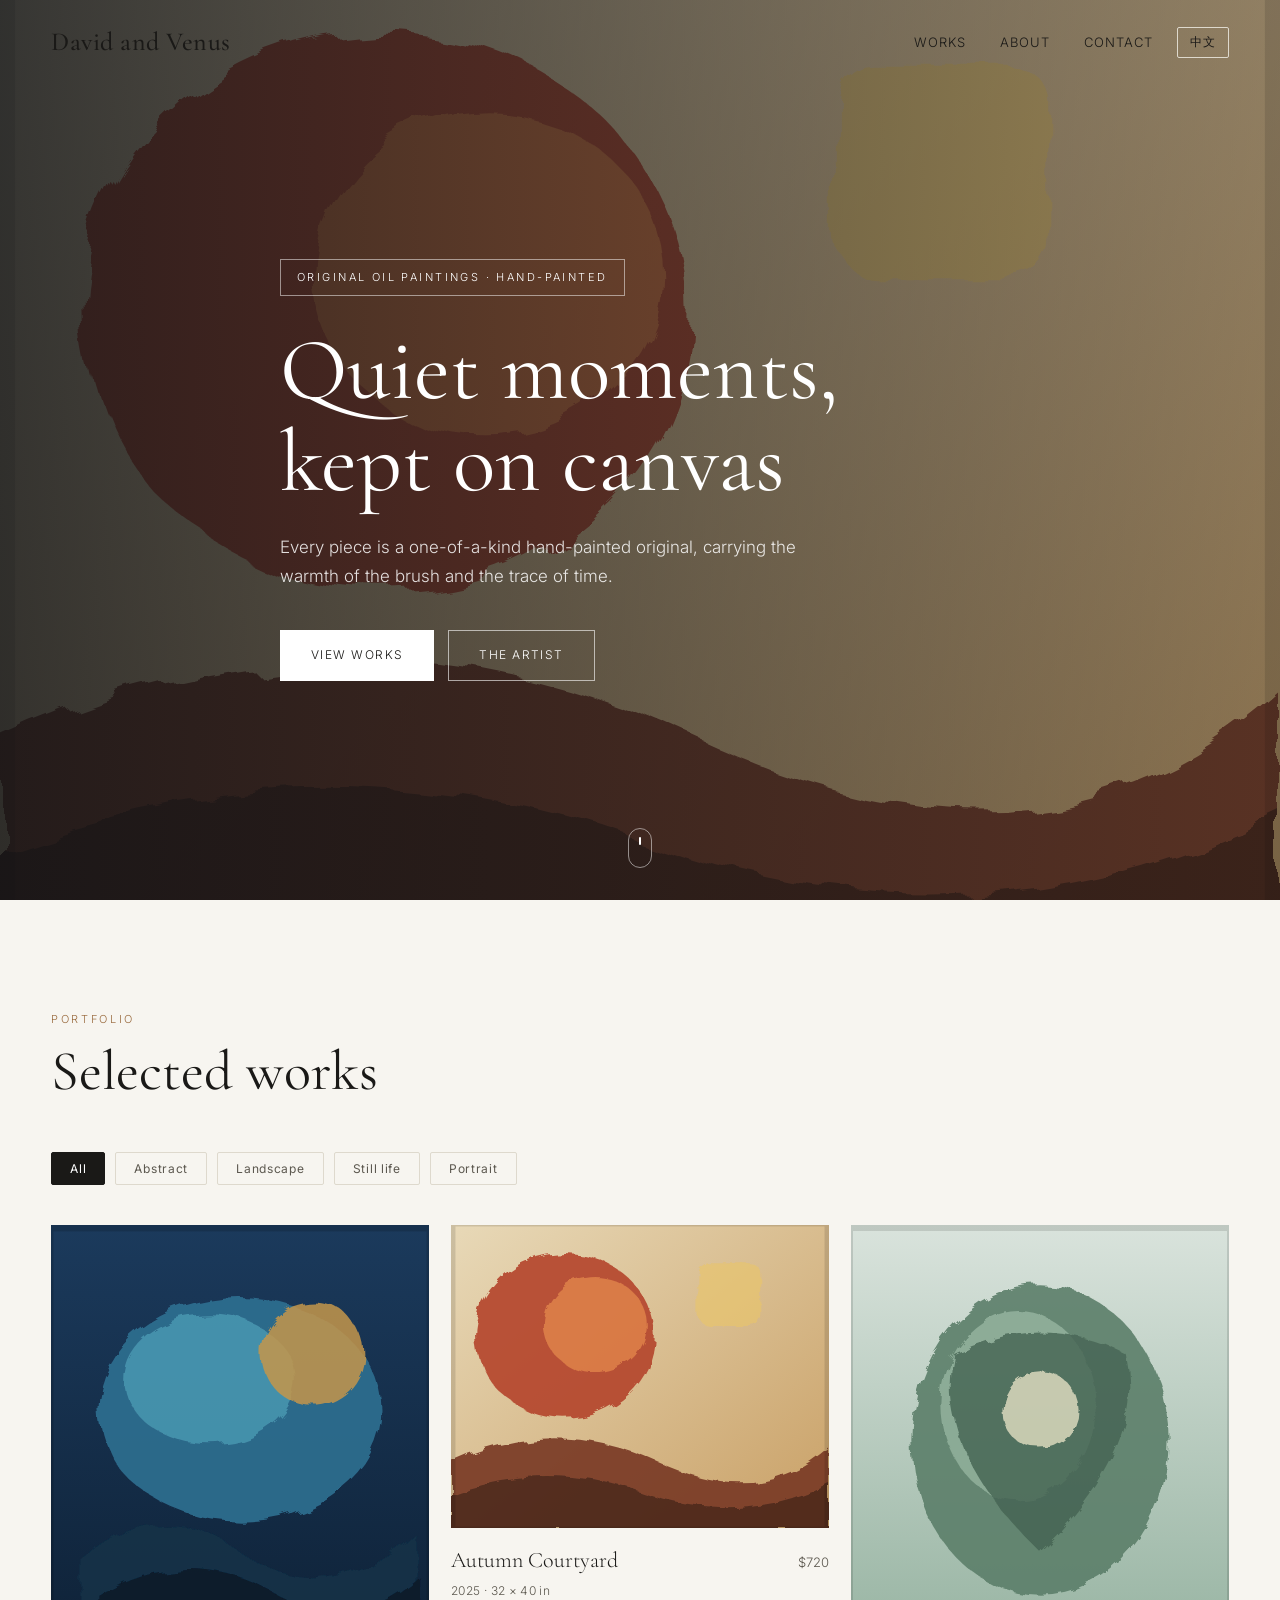
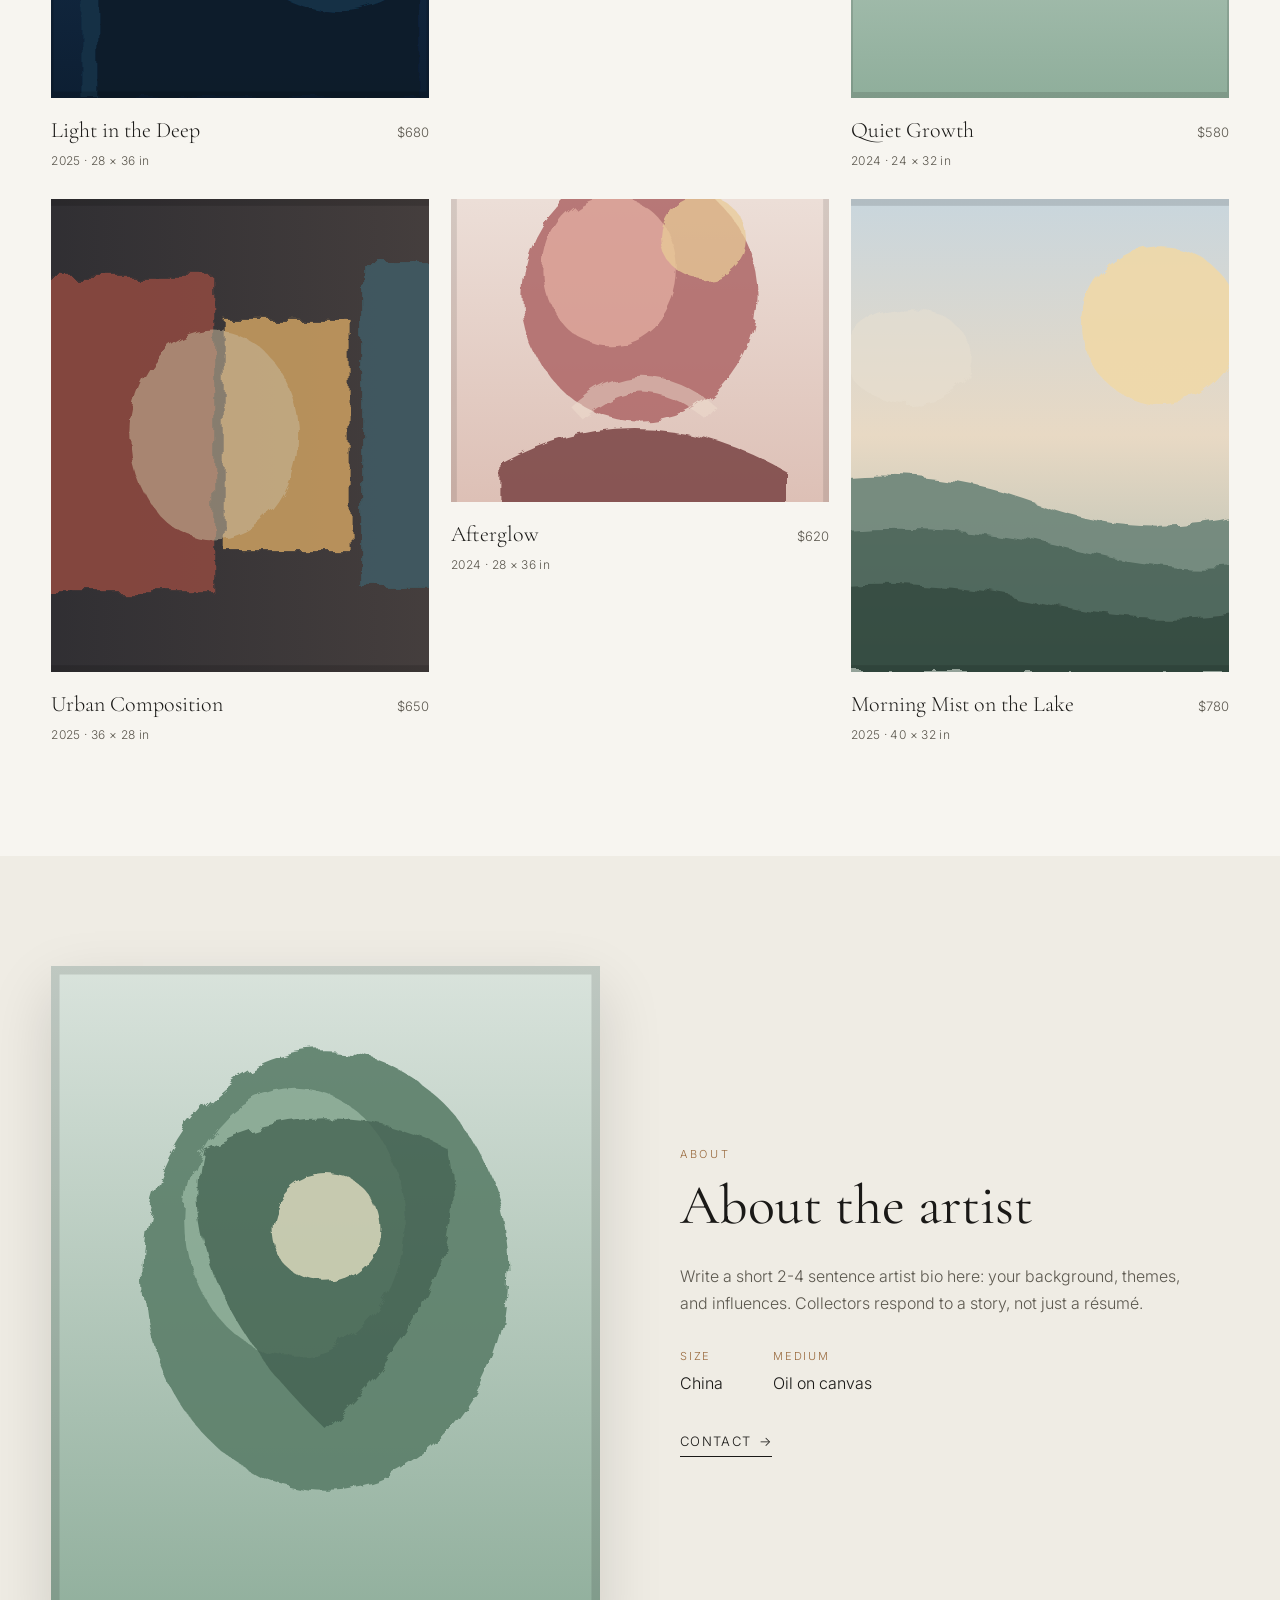
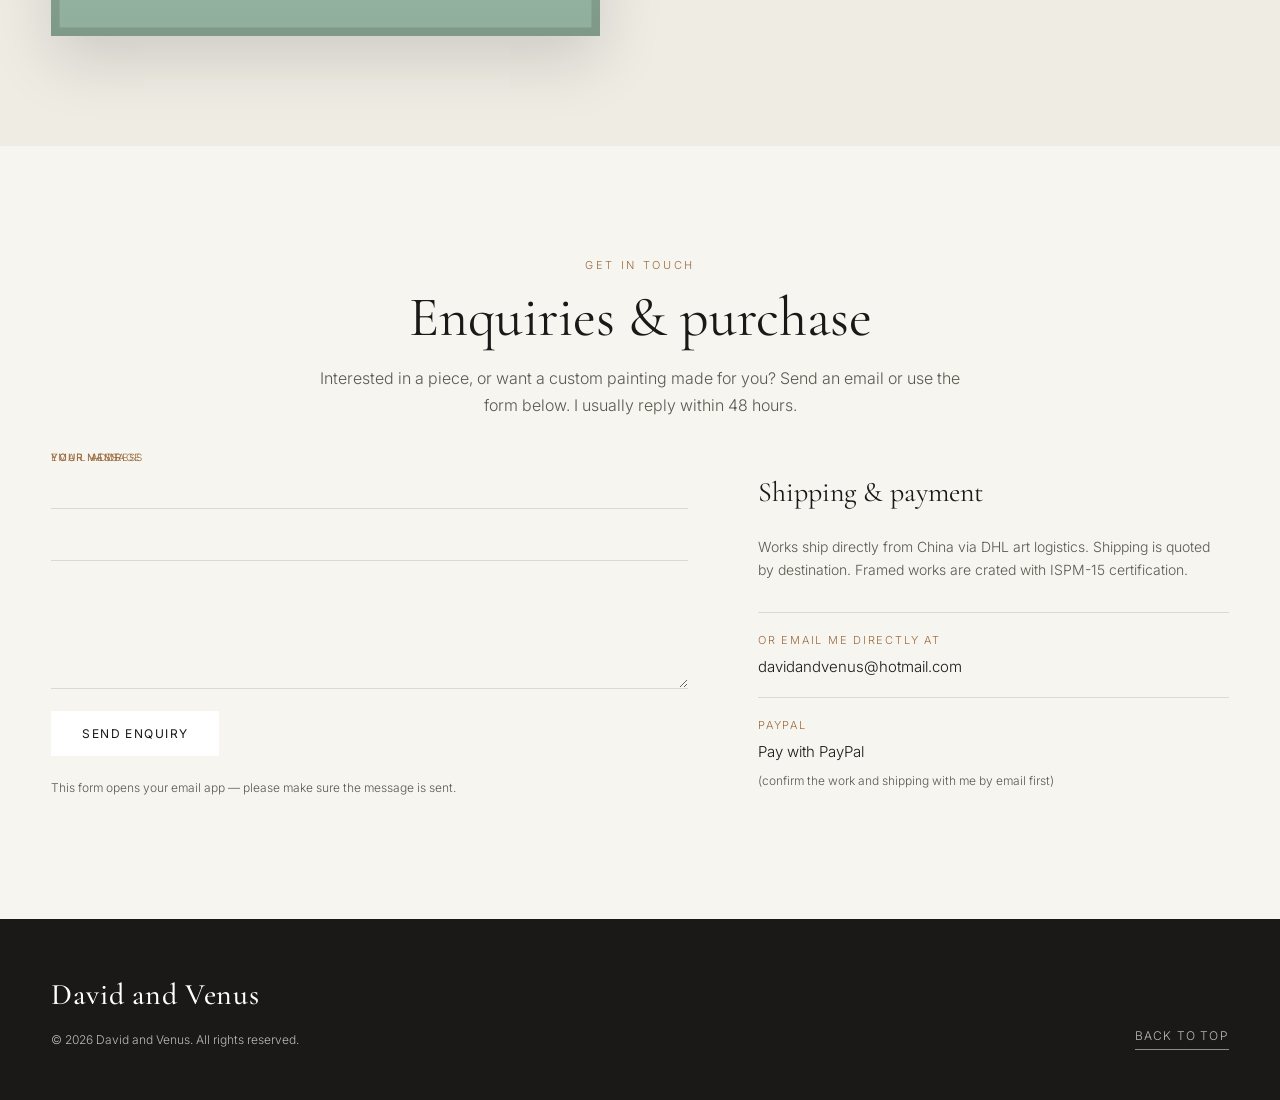
==== index.html @ ddb7347c "Add files via upload" ====
<!DOCTYPE html>
<html lang="en">
<head>
  <meta charset="UTF-8">
  <meta name="viewport" content="width=device-width, initial-scale=1.0">
  <title data-i18n="heroTitle">Original Oil Paintings</title>
  <meta name="description" content="Original hand-painted oil paintings by an independent artist. One-of-a-kind works, shipped worldwide from China.">
  <meta property="og:title" content="Original Oil Paintings">
  <meta property="og:description" content="One-of-a-kind hand-painted oil paintings.">
  <meta property="og:type" content="website">
  <link rel="preconnect" href="https://fonts.googleapis.com">
  <link rel="preconnect" href="https://fonts.gstatic.com" crossorigin>
  <link href="https://fonts.googleapis.com/css2?family=Cormorant+Garamond:wght@400;500;600&family=Inter:wght@300;400;500&display=swap" rel="stylesheet">
  <link rel="stylesheet" href="css/style.css">
</head>
<body>
  <header class="site-header" id="top">
    <div class="wrap header-inner">
      <a href="#top" class="brand" id="brandName">Your Name</a>
      <nav class="nav" id="mainNav">
        <a href="#works" data-i18n="navWorks">Works</a>
        <a href="#about" data-i18n="navAbout">About</a>
        <a href="#contact" data-i18n="navContact">Contact</a>
      </nav>
      <div class="header-actions">
        <button class="lang-btn" id="langBtn" aria-label="Switch language">中文</button>
        <button class="menu-btn" id="menuBtn" aria-label="Menu"><span></span><span></span></button>
      </div>
    </div>
  </header>

  <main>
    <section class="hero">
      <div class="hero-bg">
        <img src="images/artwork-2.svg" alt="" aria-hidden="true">
        <div class="hero-overlay"></div>
      </div>
      <div class="wrap hero-inner">
        <span class="hero-badge" data-i18n="heroBadge">Original oil paintings</span>
        <h1 class="hero-title" data-i18n="heroTitle">Quiet moments, kept on canvas</h1>
        <p class="hero-sub" data-i18n="heroSub">Every piece is a one-of-a-kind hand-painted original.</p>
        <div class="hero-cta">
          <a href="#works" class="btn btn-primary" data-i18n="heroCta">View works</a>
          <a href="#about" class="btn btn-ghost" data-i18n="heroCta2">The artist</a>
        </div>
      </div>
      <a href="#works" class="scroll-hint" aria-label="Scroll down"><span></span></a>
    </section>

    <section class="section works" id="works">
      <div class="wrap">
        <div class="section-head">
          <p class="eyebrow" data-i18n="worksSub">Portfolio</p>
          <h2 data-i18n="worksTitle">Selected works</h2>
        </div>
        <div class="filters" id="filters">
          <button class="filter active" data-filter="all" data-i18n="filterAll">All</button>
          <button class="filter" data-filter="abstract" data-i18n="filterAbstract">Abstract</button>
          <button class="filter" data-filter="landscape" data-i18n="filterLandscape">Landscape</button>
          <button class="filter" data-filter="stilllife" data-i18n="filterStilllife">Still life</button>
          <button class="filter" data-filter="portrait" data-i18n="filterPortrait">Portrait</button>
        </div>
        <div class="gallery" id="gallery"></div>
      </div>
    </section>

    <section class="section about" id="about">
      <div class="wrap about-inner">
        <div class="about-art">
          <img src="images/artwork-3.svg" alt="Painting detail">
        </div>
        <div class="about-text">
          <p class="eyebrow" data-i18n="aboutSub">About</p>
          <h2 data-i18n="aboutTitle">About the artist</h2>
          <p class="bio" id="bioText"></p>
          <div class="about-meta">
            <div><span class="meta-label" data-i18n="size">Based in</span><span id="locationText"></span></div>
            <div><span class="meta-label">Medium</span><span>Oil on canvas</span></div>
          </div>
          <a href="#contact" class="link-arrow" data-i18n="navContact">Contact</a>
        </div>
      </div>
    </section>

    <section class="section contact" id="contact">
      <div class="wrap">
        <div class="section-head center">
          <p class="eyebrow" data-i18n="contactSub">Get in touch</p>
          <h2 data-i18n="contactTitle">Enquiries</h2>
          <p class="contact-lead" data-i18n="contactLead">Interested in a piece? Get in touch.</p>
        </div>
        <div class="contact-grid">
          <form class="contact-form" id="contactForm">
            <input type="text" id="fName" required>
            <label for="fName" data-i18n="formName">Your name</label>
            <input type="email" id="fEmail" required>
            <label for="fEmail" data-i18n="formEmail">Email address</label>
            <textarea id="fMessage" rows="5" required></textarea>
            <label for="fMessage" data-i18n="formMessage">Your message</label>
            <button type="submit" class="btn btn-primary" data-i18n="formSubmit">Send enquiry</button>
            <p class="form-note" data-i18n="formNote"></p>
          </form>
          <aside class="contact-info">
            <h3 data-i18n="shippingTitle">Shipping & payment</h3>
            <p id="shippingText"></p>
            <div class="info-block">
              <span class="meta-label" data-i18n="directEmail">Email</span>
              <a id="emailLink" href="mailto:your.email@example.com">your.email@example.com</a>
            </div>
            <div class="info-block" id="paypalBlock">
              <span class="meta-label">PayPal</span>
              <a id="paypalLink" href="#" target="_blank" rel="noopener" data-i18n="paypal">Pay with PayPal</a>
              <small data-i18n="paypalNote"></small>
            </div>
            <div class="info-block" id="socialBlock"></div>
          </aside>
        </div>
      </div>
    </section>
  </main>

  <footer class="site-footer">
    <div class="wrap footer-inner">
      <div>
        <div class="brand footer-brand" id="footerName">Your Name</div>
        <p>&copy; <span id="year"></span> <span id="footerArtist"></span>. <span data-i18n="footerRights">All rights reserved</span>.</p>
      </div>
      <a href="#top" class="back-top" data-i18n="backTop">Back to top</a>
    </div>
  </footer>

  <div class="modal" id="modal" role="dialog" aria-modal="true" aria-label="Artwork details" hidden>
    <div class="modal-backdrop" data-close></div>
    <div class="modal-panel">
      <button class="modal-close" data-close aria-label="Close">&times;</button>
      <div class="modal-body" id="modalBody"></div>
    </div>
  </div>

  <script src="js/data.js"></script>
  <script src="js/app.js"></script>
</body>
</html>
---- css/style.css ----
:root {
  --ink: #1a1917;
  --ink-soft: #5c584f;
  --paper: #f7f5f0;
  --paper-2: #efece4;
  --line: #ded9cd;
  --accent: #9a6b3f;
  --white: #fff;
  --serif: 'Cormorant Garamond', Georgia, serif;
  --sans: 'Inter', -apple-system, BlinkMacSystemFont, 'Segoe UI', sans-serif;
}

* { box-sizing: border-box; margin: 0; padding: 0; }
html { scroll-behavior: smooth; }
body { font-family: var(--sans); color: var(--ink); background: var(--paper); font-weight: 300; line-height: 1.7; -webkit-font-smoothing: antialiased; }
img { display: block; max-width: 100%; }
a { color: inherit; text-decoration: none; }
button { font-family: inherit; cursor: pointer; border: none; background: none; color: inherit; }
.wrap { width: min(1180px, 92vw); margin: 0 auto; }

.site-header { position: fixed; top: 0; left: 0; right: 0; z-index: 50; padding: 20px 0; transition: background .35s, padding .35s, box-shadow .35s; }
.site-header.scrolled { background: rgba(247,245,240,.96); padding: 12px 0; box-shadow: 0 1px 0 var(--line); }
.header-inner { display: flex; align-items: center; justify-content: space-between; gap: 24px; }
.brand { font-family: var(--serif); font-size: 26px; letter-spacing: .02em; font-weight: 500; }
.nav { display: flex; gap: 34px; margin-left: auto; }
.nav a { font-size: 13px; letter-spacing: .08em; text-transform: uppercase; position: relative; padding: 4px 0; }
.nav a::after { content: ''; position: absolute; bottom: 0; left: 0; width: 0; height: 1px; background: var(--ink); transition: width .3s; }
.nav a:hover::after { width: 100%; }
.header-actions { display: flex; align-items: center; gap: 16px; }
.lang-btn { font-size: 12px; letter-spacing: .06em; border: 1px solid var(--line); padding: 6px 12px; border-radius: 2px; transition: background .2s; }
.lang-btn:hover { background: var(--paper-2); }
.menu-btn { display: none; flex-direction: column; gap: 5px; padding: 6px; }
.menu-btn span { width: 22px; height: 1px; background: var(--ink); }

.hero { position: relative; min-height: 100vh; display: flex; align-items: center; overflow: hidden; color: var(--white); }
.hero-bg { position: absolute; inset: 0; }
.hero-bg img { width: 100%; height: 100%; object-fit: cover; }
.hero-overlay { position: absolute; inset: 0; background: linear-gradient(90deg, rgba(15,18,22,.82) 0%, rgba(15,18,22,.55) 55%, rgba(15,18,22,.35) 100%); }
.hero-inner { position: relative; z-index: 2; padding: 120px 0 80px; max-width: 720px; }
.hero-badge { display: inline-block; font-size: 11px; letter-spacing: .22em; text-transform: uppercase; border: 1px solid rgba(255,255,255,.5); padding: 8px 16px; margin-bottom: 28px; }
.hero-title { font-family: var(--serif); font-size: clamp(48px, 7vw, 88px); font-weight: 400; line-height: 1.05; margin-bottom: 24px; }
.hero-sub { font-size: 17px; font-weight: 300; max-width: 540px; color: rgba(255,255,255,.85); margin-bottom: 40px; }
.hero-cta { display: flex; gap: 14px; flex-wrap: wrap; }
.btn { display: inline-flex; align-items: center; justify-content: center; padding: 14px 30px; font-size: 12px; letter-spacing: .12em; text-transform: uppercase; transition: all .25s; border: 1px solid transparent; }
.btn-primary { background: var(--white); color: var(--ink); }
.btn-primary:hover { background: var(--accent); color: var(--white); }
.btn-ghost { border-color: rgba(255,255,255,.6); color: var(--white); }
.btn-ghost:hover { background: rgba(255,255,255,.15); }
.scroll-hint { position: absolute; bottom: 32px; left: 50%; transform: translateX(-50%); z-index: 2; width: 24px; height: 40px; border: 1px solid rgba(255,255,255,.5); border-radius: 12px; }
.scroll-hint span { display: block; width: 2px; height: 8px; background: #fff; margin: 8px auto 0; border-radius: 1px; animation: scroll 1.8s infinite; }
@keyframes scroll { 0% { transform: translateY(0); opacity: 1; } 100% { transform: translateY(14px); opacity: 0; } }

.section { padding: 110px 0; }
.section-head { margin-bottom: 50px; }
.section-head.center { text-align: center; max-width: 640px; margin: 0 auto 50px; }
.eyebrow { font-size: 11px; letter-spacing: .24em; text-transform: uppercase; color: var(--accent); margin-bottom: 12px; }
.section h2 { font-family: var(--serif); font-size: clamp(36px, 5vw, 56px); font-weight: 400; line-height: 1.1; }

.filters { display: flex; gap: 10px; flex-wrap: wrap; margin-bottom: 40px; }
.filter { font-size: 12px; letter-spacing: .06em; padding: 8px 18px; border: 1px solid var(--line); border-radius: 2px; color: var(--ink-soft); transition: all .2s; }
.filter:hover, .filter.active { background: var(--ink); color: var(--white); border-color: var(--ink); }
.gallery { display: grid; grid-template-columns: repeat(3, 1fr); gap: 28px 22px; }
.card { cursor: pointer; }
.card-hidden { display: none; }
.card-img { position: relative; overflow: hidden; background: var(--paper-2); aspect-ratio: 4/5; }
.card:nth-child(3n+2) .card-img { aspect-ratio: 5/4; }
.card-img img { width: 100%; height: 100%; object-fit: cover; transition: transform .6s cubic-bezier(.2,.7,.3,1); }
.card:hover .card-img img { transform: scale(1.05); }
.card-info { padding-top: 14px; display: flex; justify-content: space-between; align-items: baseline; gap: 12px; }
.card-title { font-family: var(--serif); font-size: 22px; }
.card-price { font-size: 13px; color: var(--ink-soft); white-space: nowrap; }
.card-meta { font-size: 12px; color: var(--ink-soft); letter-spacing: .03em; margin-top: 2px; }

.about { background: var(--paper-2); }
.about-inner { display: grid; grid-template-columns: 1fr 1fr; gap: 80px; align-items: center; }
.about-art img { width: 100%; box-shadow: 0 24px 60px rgba(0,0,0,.14); }
.bio { font-size: 16px; color: var(--ink-soft); margin: 26px 0 30px; max-width: 500px; }
.about-meta { display: flex; gap: 50px; margin-bottom: 30px; }
.about-meta > div { display: flex; flex-direction: column; }
.meta-label { font-size: 11px; letter-spacing: .16em; text-transform: uppercase; color: var(--accent); margin-bottom: 4px; }
.link-arrow { display: inline-flex; align-items: center; gap: 8px; font-size: 13px; letter-spacing: .1em; text-transform: uppercase; border-bottom: 1px solid var(--ink); padding-bottom: 4px; }
.link-arrow::after { content: '\2192'; }

.contact-lead { color: var(--ink-soft); margin-top: 16px; }
.contact-grid { display: grid; grid-template-columns: 1.15fr .85fr; gap: 70px; margin-top: 50px; }
.contact-form { display: flex; flex-direction: column; position: relative; gap: 22px; }
.contact-form input, .contact-form textarea { width: 100%; background: transparent; border: none; border-bottom: 1px solid var(--line); padding: 10px 0; font-size: 15px; font-family: inherit; color: var(--ink); outline: none; resize: vertical; }
.contact-form input:focus, .contact-form textarea:focus { border-color: var(--ink); }
.contact-form label { position: absolute; font-size: 13px; color: var(--ink-soft); pointer-events: none; transition: all .2s; }
.contact-form input:focus + label, .contact-form input:not(:placeholder-shown) + label,
.contact-form textarea:focus + label, .contact-form textarea:not(:placeholder-shown) + label { transform: translateY(-20px); font-size: 10px; letter-spacing: .1em; text-transform: uppercase; color: var(--accent); }
.contact-form input, .contact-form textarea { margin-bottom: -10px; }
.contact-form .btn { align-self: flex-start; margin-top: 10px; }
.form-note { font-size: 12px; color: var(--ink-soft); }
.contact-info h3 { font-family: var(--serif); font-size: 28px; font-weight: 400; margin-bottom: 18px; }
.contact-info > p { color: var(--ink-soft); font-size: 14px; margin-bottom: 30px; }
.info-block { display: flex; flex-direction: column; padding: 18px 0; border-top: 1px solid var(--line); }
.info-block a { font-size: 15px; word-break: break-all; }
.info-block a:hover { color: var(--accent); }
.info-block small { color: var(--ink-soft); font-size: 12px; margin-top: 6px; }

.site-footer { background: var(--ink); color: rgba(255,255,255,.7); padding: 50px 0; }
.footer-inner { display: flex; justify-content: space-between; align-items: flex-end; gap: 30px; }
.footer-brand { color: var(--white); font-size: 30px; margin-bottom: 10px; }
.site-footer p { font-size: 12px; }
.back-top { font-size: 12px; letter-spacing: .1em; text-transform: uppercase; border-bottom: 1px solid rgba(255,255,255,.5); padding-bottom: 3px; }

.modal { position: fixed; inset: 0; z-index: 100; display: flex; align-items: center; justify-content: center; padding: 24px; }
.modal[hidden] { display: none; }
.modal-backdrop { position: absolute; inset: 0; background: rgba(20,20,20,.85); }
.modal-panel { position: relative; background: var(--paper); width: min(1000px, 96vw); max-height: 92vh; overflow-y: auto; }
.modal-close { position: absolute; top: 14px; right: 18px; font-size: 34px; line-height: 1; z-index: 2; color: var(--ink); }
.modal-body { display: grid; grid-template-columns: 1.1fr .9fr; }
.modal-image { background: var(--paper-2); }
.modal-image img { width: 100%; height: 100%; object-fit: cover; min-height: 480px; }
.modal-detail { padding: 60px 46px; display: flex; flex-direction: column; }
.modal-detail h3 { font-family: var(--serif); font-size: 42px; font-weight: 400; line-height: 1.1; margin-bottom: 8px; }
.modal-detail .modal-year { color: var(--accent); font-size: 13px; letter-spacing: .1em; margin-bottom: 24px; }
.modal-detail .modal-desc { color: var(--ink-soft); margin-bottom: 30px; flex: 1; }
.spec-row { display: flex; justify-content: space-between; padding: 12px 0; border-top: 1px solid var(--line); font-size: 14px; }
.spec-row span:first-child { color: var(--accent); font-size: 11px; letter-spacing: .14em; text-transform: uppercase; }
.modal-price { font-family: var(--serif); font-size: 32px; margin: 24px 0 18px; }
.modal-detail .btn { align-self: flex-start; }

@media (max-width: 900px) {
  .nav { position: fixed; top: 70px; left: 0; right: 0; background: var(--paper); flex-direction: column; align-items: center; gap: 20px; padding: 30px; transform: translateY(-150%); transition: transform .3s; box-shadow: 0 10px 30px rgba(0,0,0,.1); }
  .nav.open { transform: translateY(0); }
  .menu-btn { display: flex; }
  .gallery { grid-template-columns: repeat(2, 1fr); }
  .about-inner, .contact-grid { grid-template-columns: 1fr; gap: 50px; }
  .modal-body { grid-template-columns: 1fr; }
  .modal-image img { min-height: 300px; max-height: 45vh; }
  .modal-detail { padding: 36px 28px; }
}
@media (max-width: 560px) {
  .section { padding: 70px 0; }
  .gallery { grid-template-columns: 1fr; gap: 32px; }
  .card:nth-child(3n+2) .card-img { aspect-ratio: 4/5; }
  .hero-title { font-size: 46px; }
  .about-meta { gap: 30px; }
  .footer-inner { flex-direction: column; align-items: flex-start; }
}
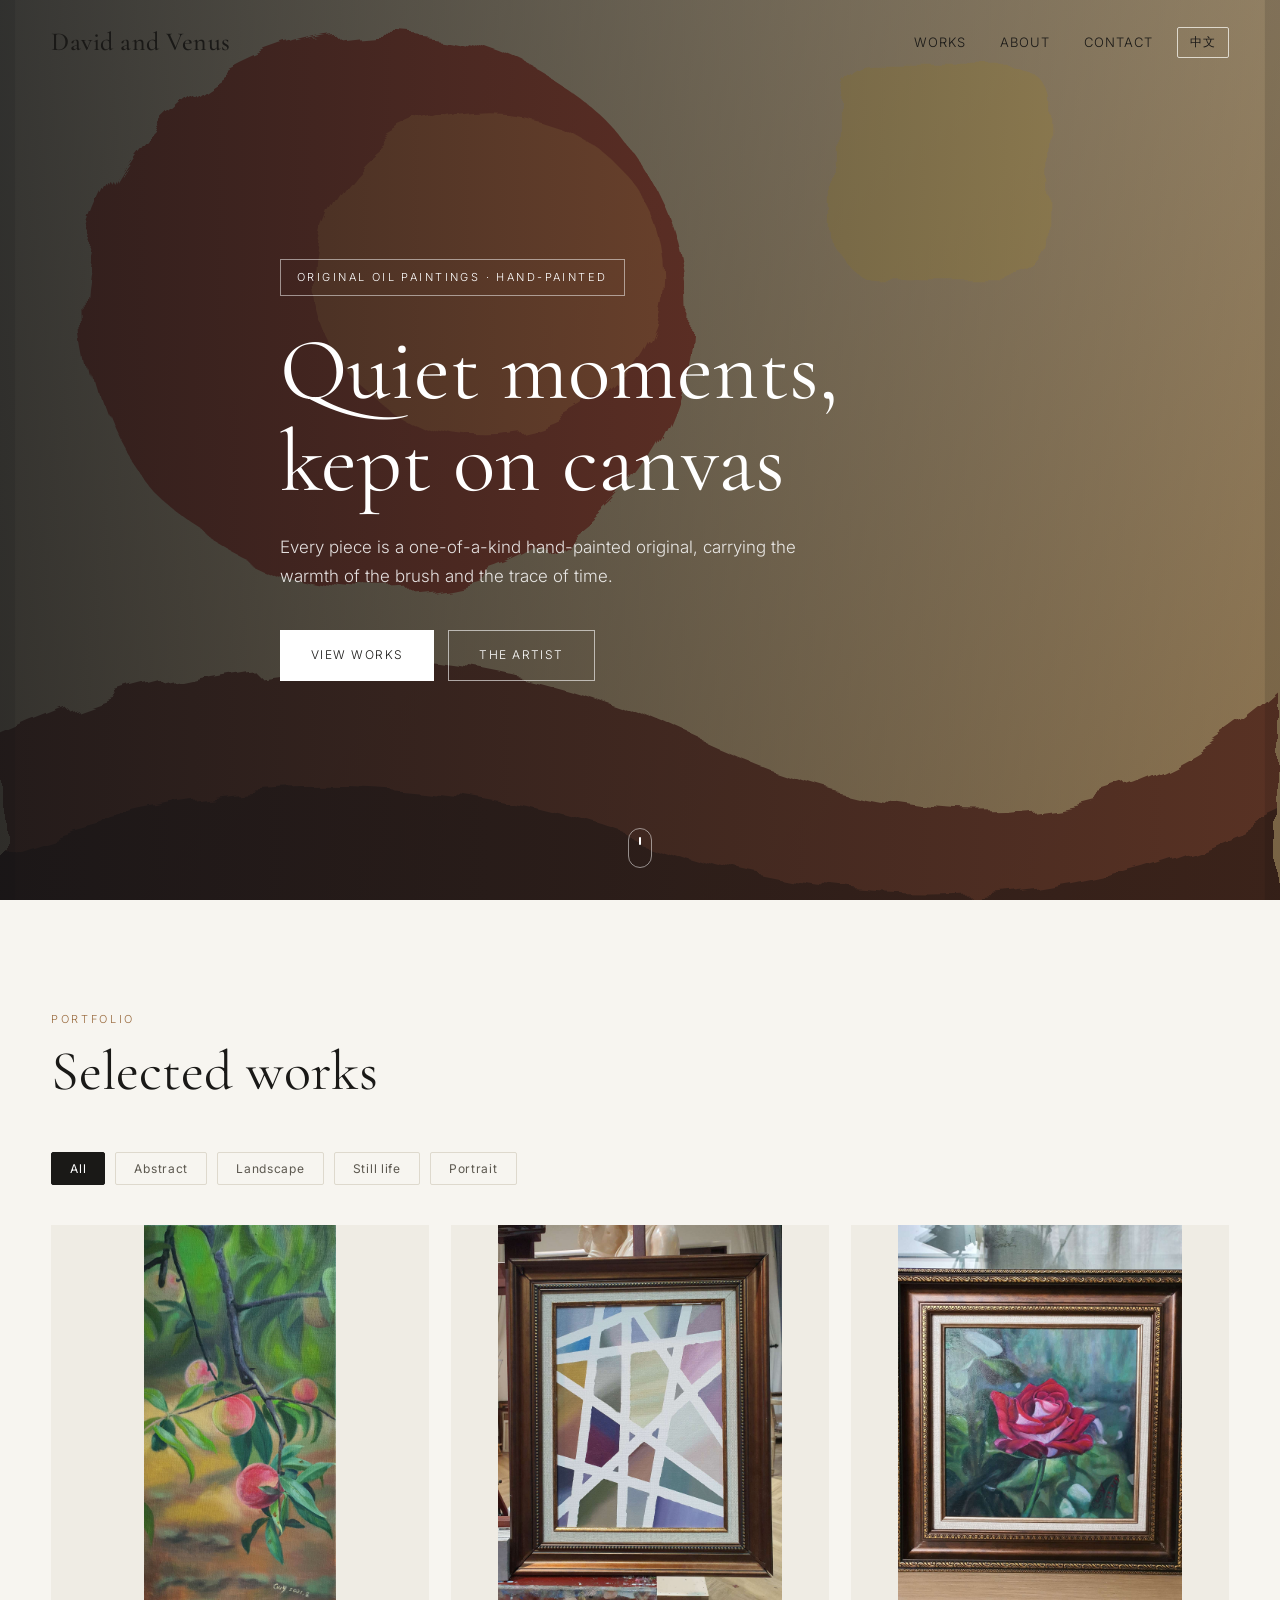
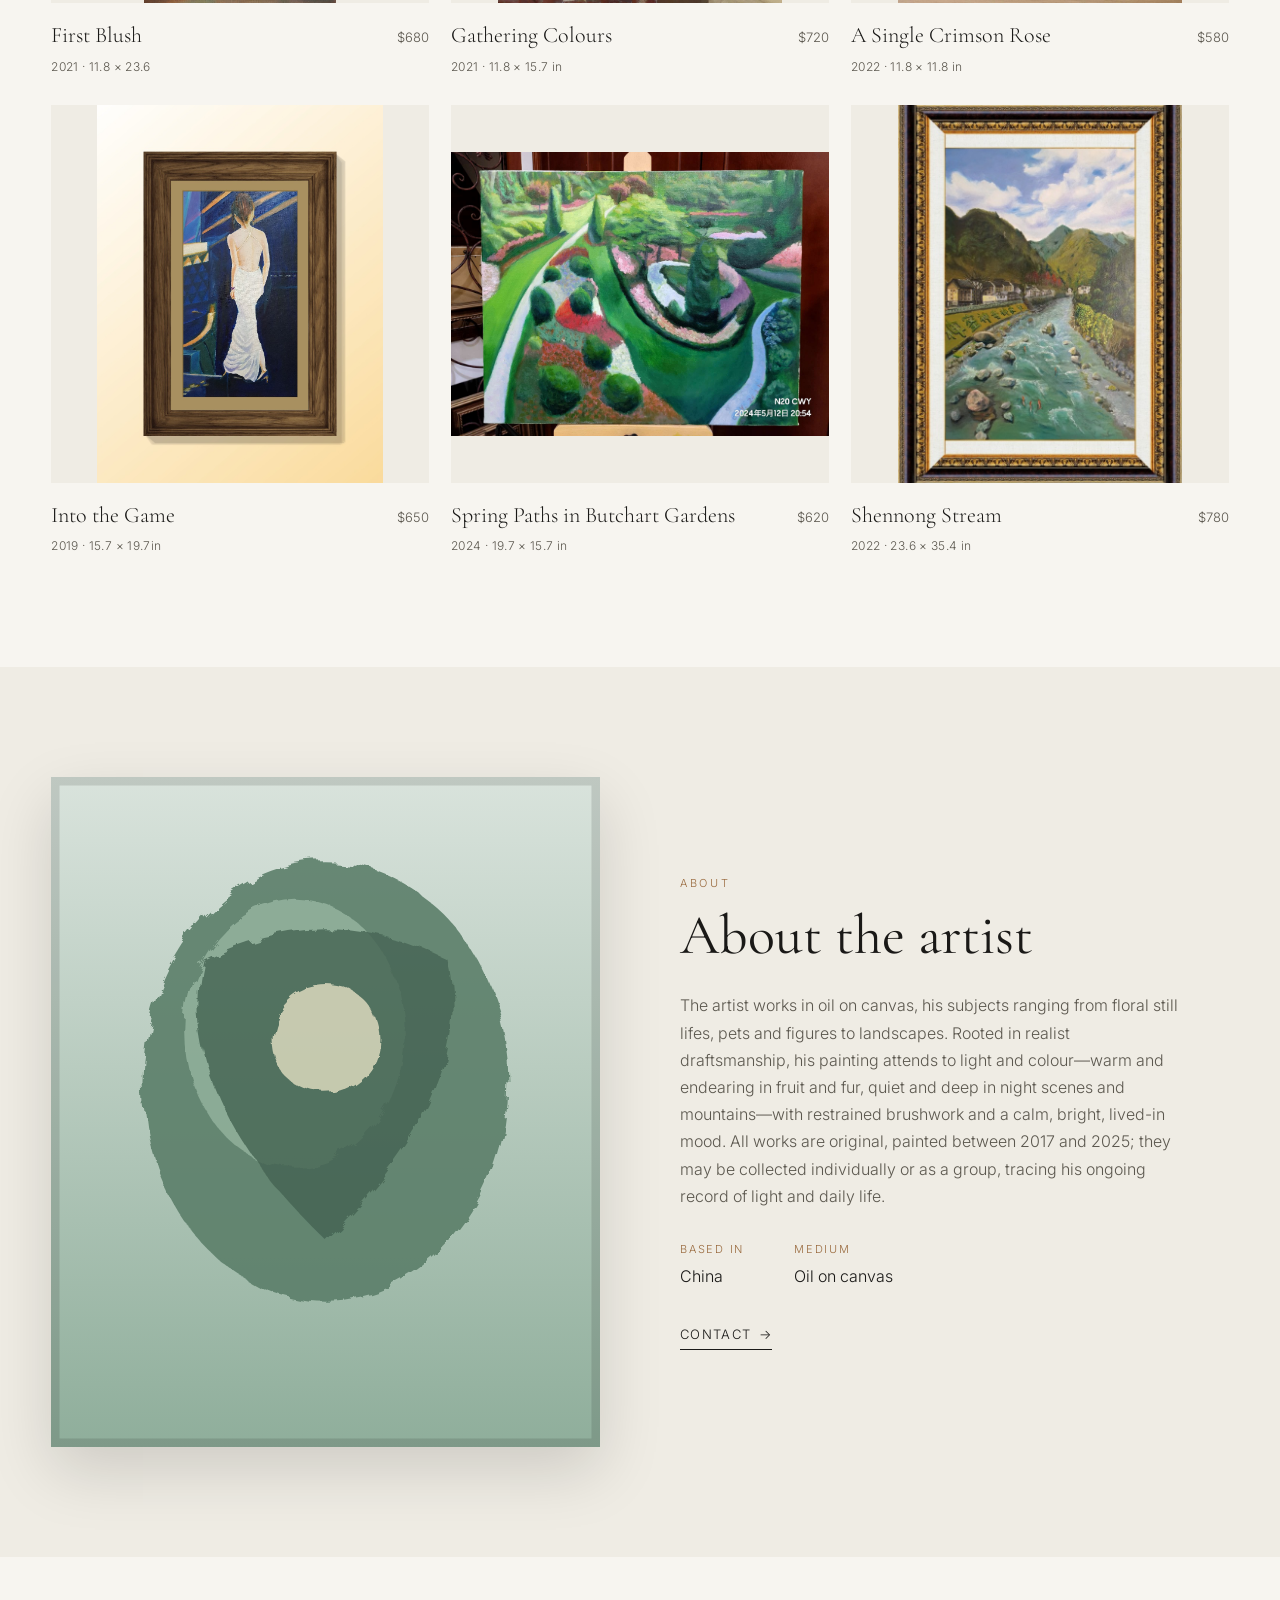
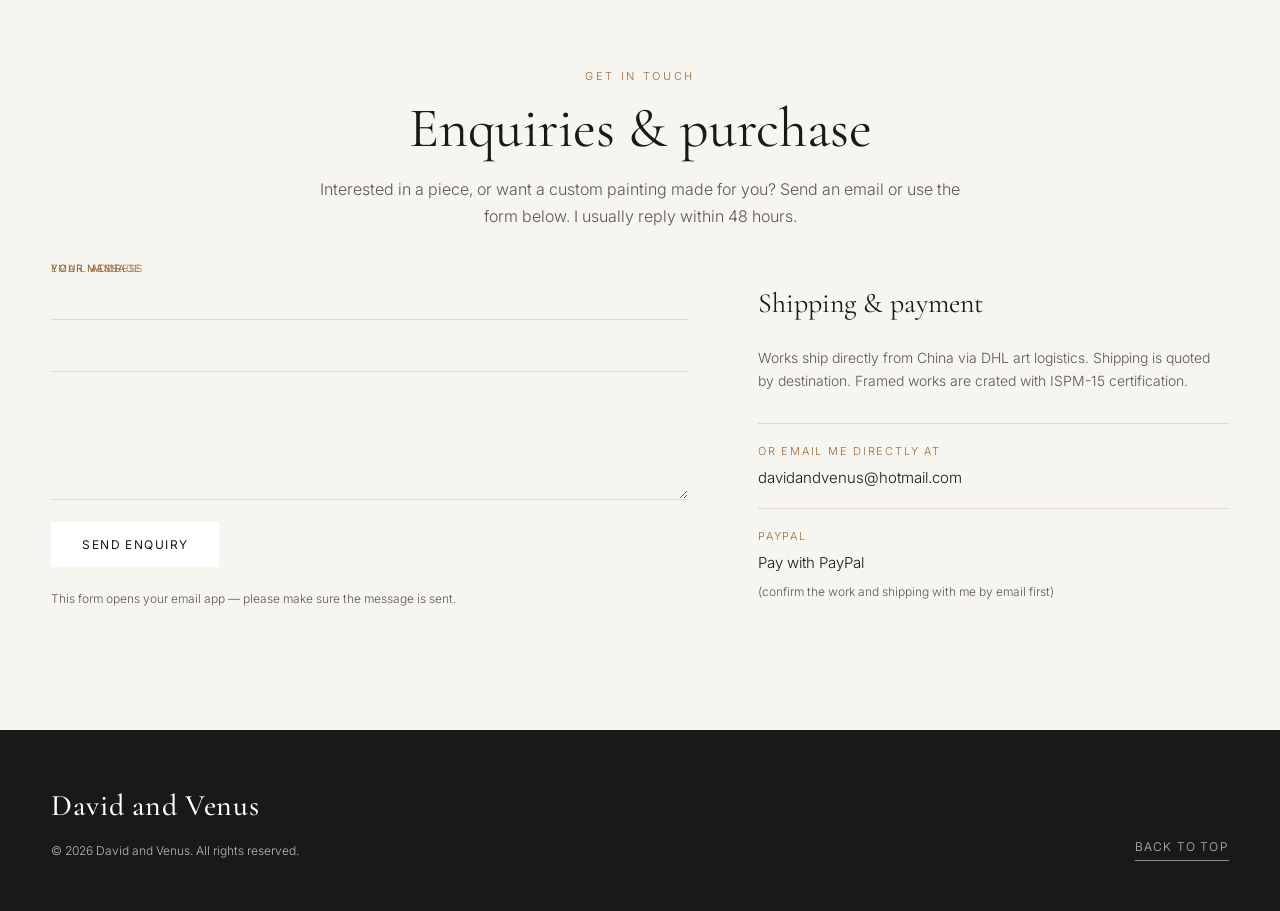
==== commit 9ded3a45: "Update index.html" ====
--- a/index.html
+++ b/index.html
@@ -74,8 +74,8 @@
           <h2 data-i18n="aboutTitle">About the artist</h2>
           <p class="bio" id="bioText"></p>
           <div class="about-meta">
-            <div><span class="meta-label" data-i18n="size">Based in</span><span id="locationText"></span></div>
-            <div><span class="meta-label">Medium</span><span>Oil on canvas</span></div>
+           <div><span class="meta-label" data-i18n="basedIn">Based in</span><span id="locationText"></span></div>
+           <div><span class="meta-label" data-i18n="medium">Medium</span><span>Oil on canvas</span></div>
           </div>
           <a href="#contact" class="link-arrow" data-i18n="navContact">Contact</a>
         </div>
--- a/css/style.css
+++ b/css/style.css
@@ -62,10 +62,10 @@
 .gallery { display: grid; grid-template-columns: repeat(3, 1fr); gap: 28px 22px; }
 .card { cursor: pointer; }
 .card-hidden { display: none; }
-.card-img { position: relative; overflow: hidden; background: var(--paper-2); aspect-ratio: 4/5; }
-.card:nth-child(3n+2) .card-img { aspect-ratio: 5/4; }
-.card-img img { width: 100%; height: 100%; object-fit: cover; transition: transform .6s cubic-bezier(.2,.7,.3,1); }
-.card:hover .card-img img { transform: scale(1.05); }
+/* 正方形占位固定；图片等比缩放居中，留白用背景色填充。换任何尺寸的画都不影响布局 */
+.card-img { position: relative; overflow: hidden; background: var(--paper-2); aspect-ratio: 1/1; }
+.card-img img { width: 100%; height: 100%; object-fit: contain; transition: filter .3s; }
+.card:hover .card-img img { filter: brightness(1.05); }
 .card-info { padding-top: 14px; display: flex; justify-content: space-between; align-items: baseline; gap: 12px; }
 .card-title { font-family: var(--serif); font-size: 22px; }
 .card-price { font-size: 13px; color: var(--ink-soft); white-space: nowrap; }
@@ -111,8 +111,8 @@
 .modal-panel { position: relative; background: var(--paper); width: min(1000px, 96vw); max-height: 92vh; overflow-y: auto; }
 .modal-close { position: absolute; top: 14px; right: 18px; font-size: 34px; line-height: 1; z-index: 2; color: var(--ink); }
 .modal-body { display: grid; grid-template-columns: 1.1fr .9fr; }
-.modal-image { background: var(--paper-2); }
-.modal-image img { width: 100%; height: 100%; object-fit: cover; min-height: 480px; }
+.modal-image { background: var(--paper-2); display: flex; align-items: center; justify-content: center; }
+.modal-image img { width: 100%; height: 100%; max-height: 80vh; object-fit: contain; }
 .modal-detail { padding: 60px 46px; display: flex; flex-direction: column; }
 .modal-detail h3 { font-family: var(--serif); font-size: 42px; font-weight: 400; line-height: 1.1; margin-bottom: 8px; }
 .modal-detail .modal-year { color: var(--accent); font-size: 13px; letter-spacing: .1em; margin-bottom: 24px; }
@@ -129,13 +129,12 @@
   .gallery { grid-template-columns: repeat(2, 1fr); }
   .about-inner, .contact-grid { grid-template-columns: 1fr; gap: 50px; }
   .modal-body { grid-template-columns: 1fr; }
-  .modal-image img { min-height: 300px; max-height: 45vh; }
+  .modal-image img { max-height: 60vh; }
   .modal-detail { padding: 36px 28px; }
 }
 @media (max-width: 560px) {
   .section { padding: 70px 0; }
   .gallery { grid-template-columns: 1fr; gap: 32px; }
-  .card:nth-child(3n+2) .card-img { aspect-ratio: 4/5; }
   .hero-title { font-size: 46px; }
   .about-meta { gap: 30px; }
   .footer-inner { flex-direction: column; align-items: flex-start; }
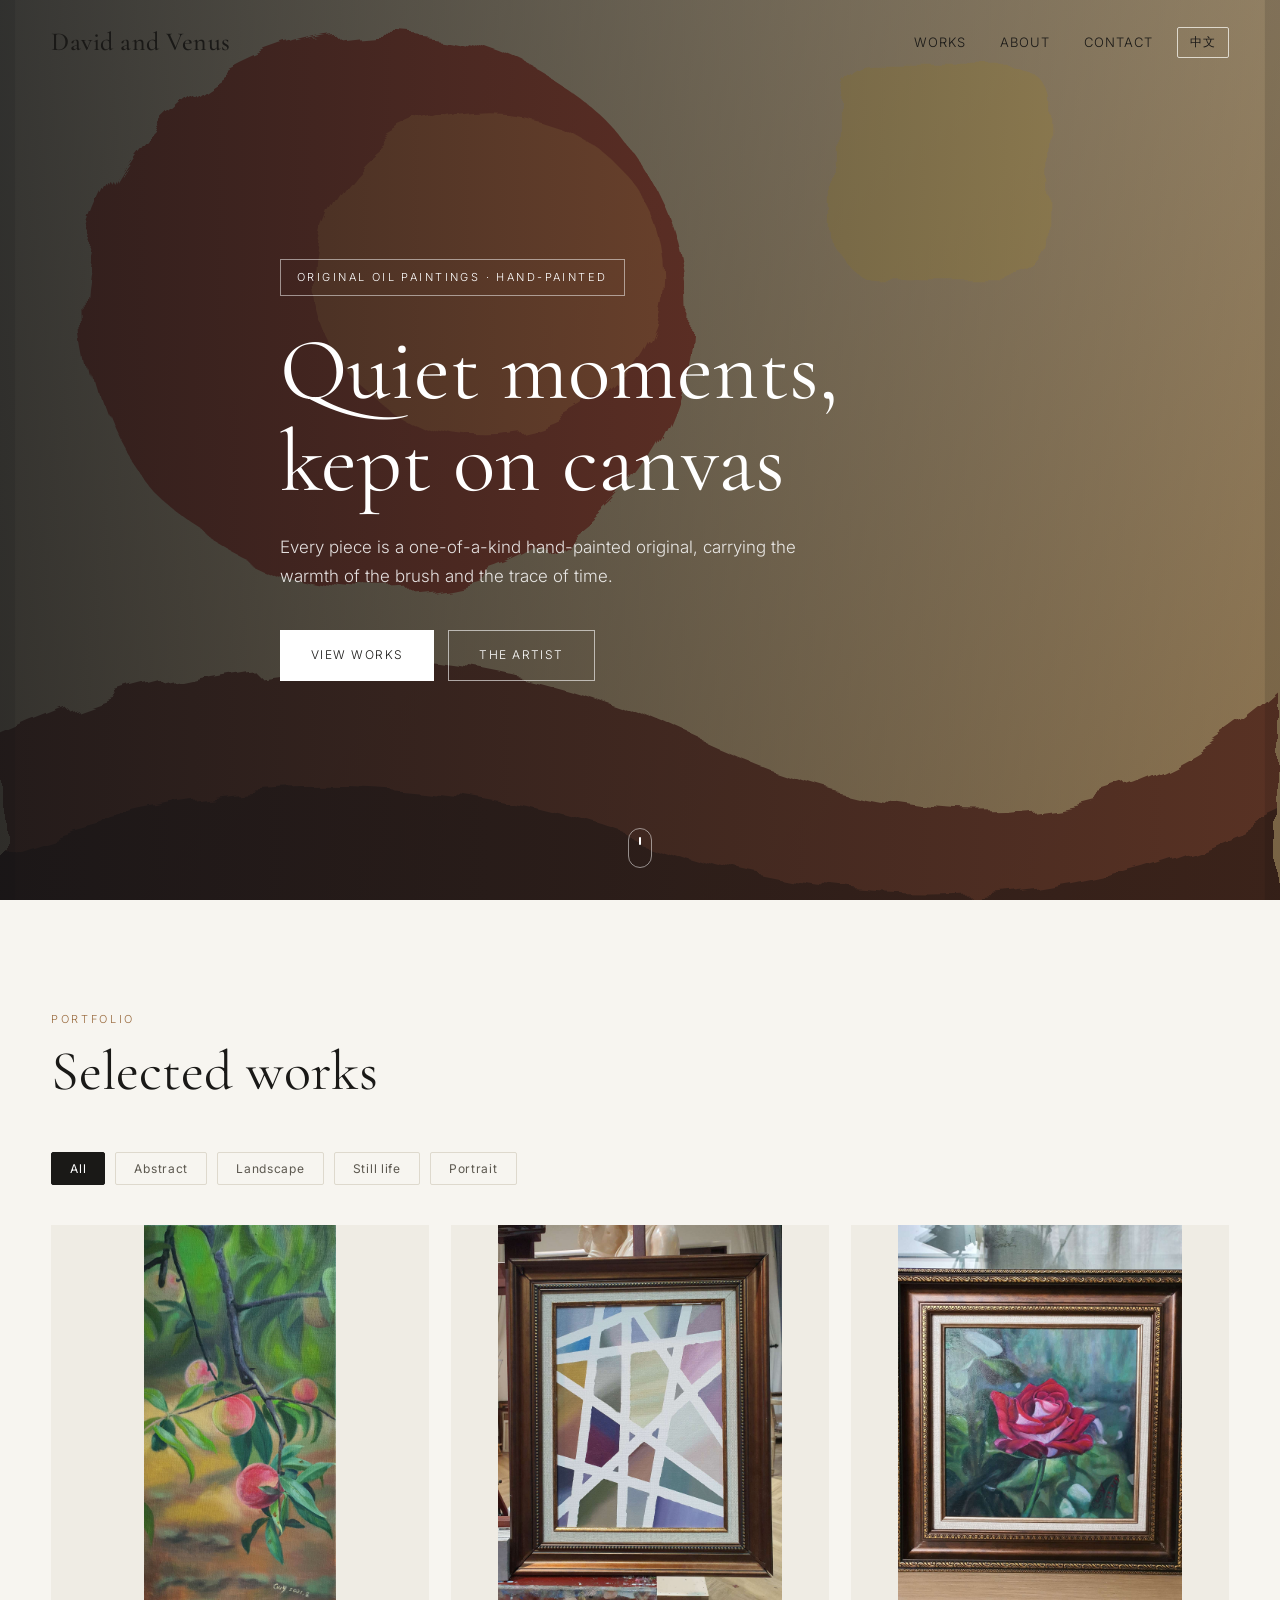
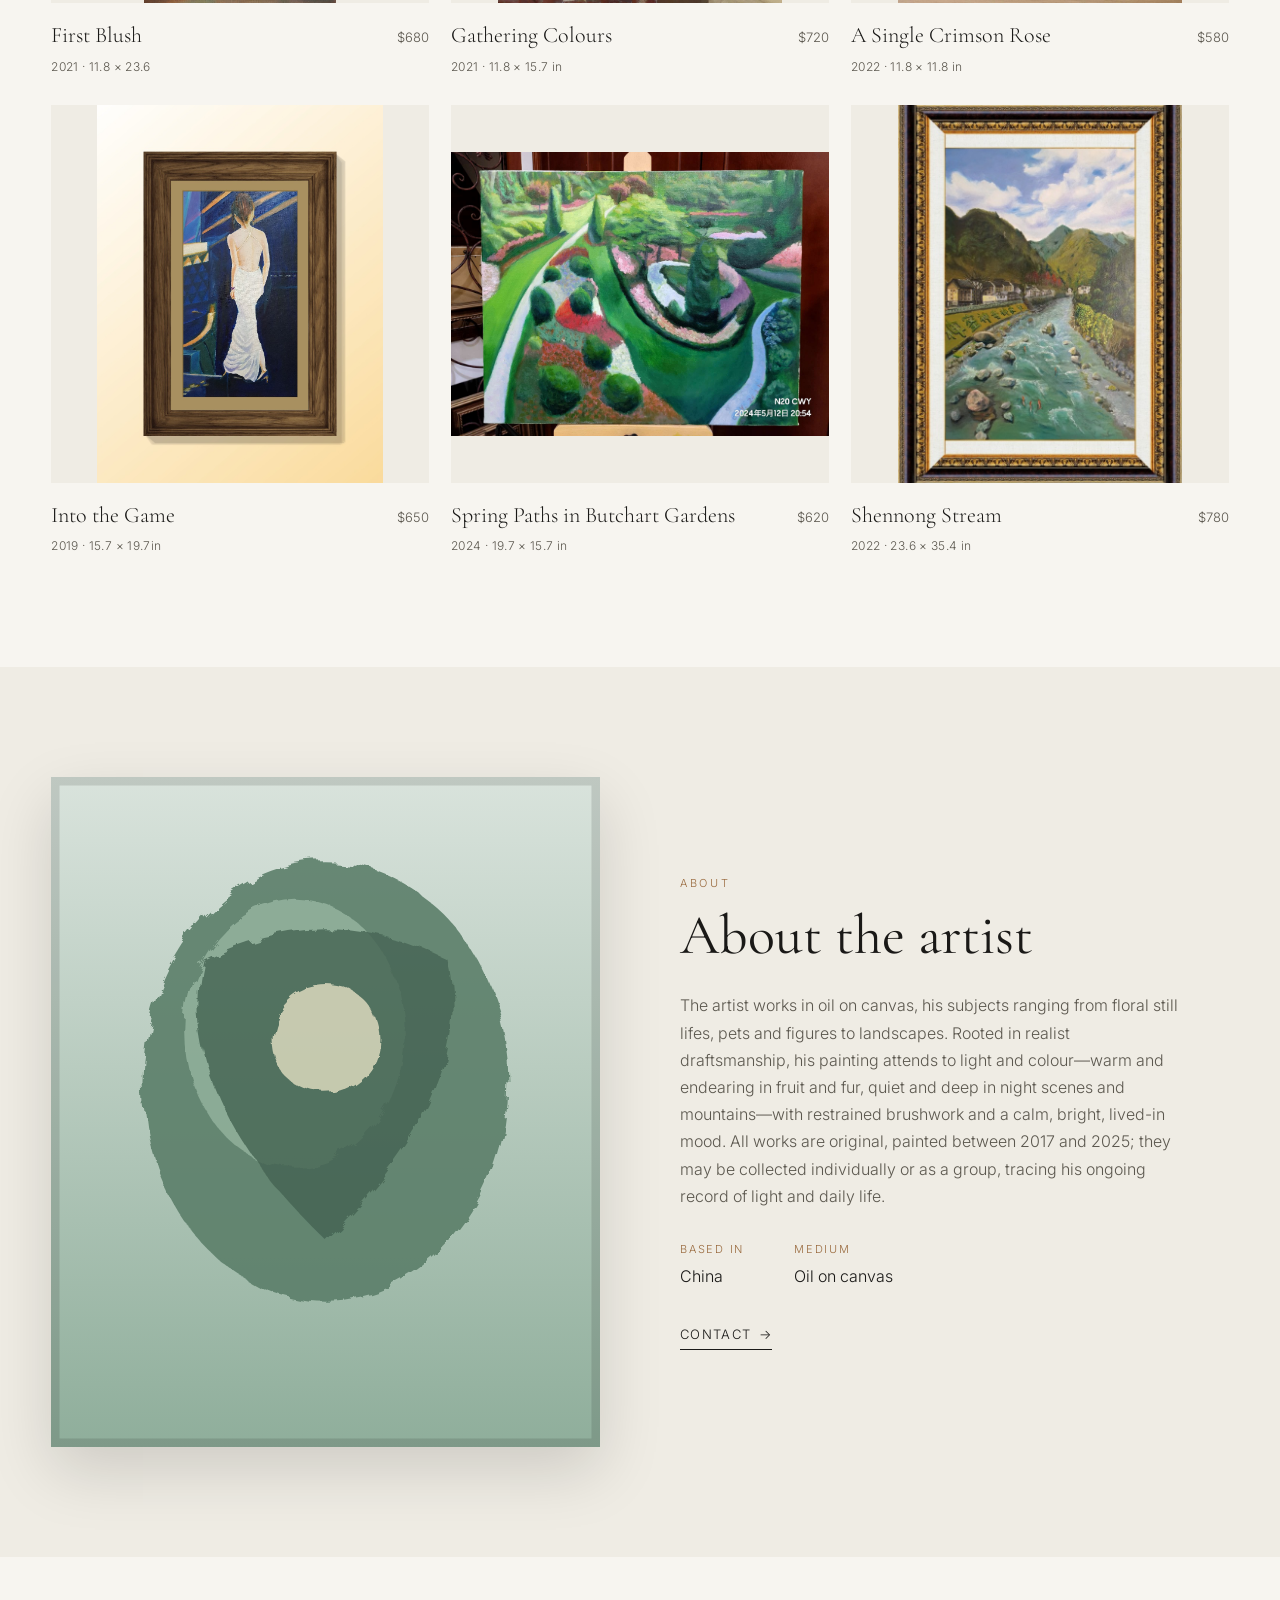
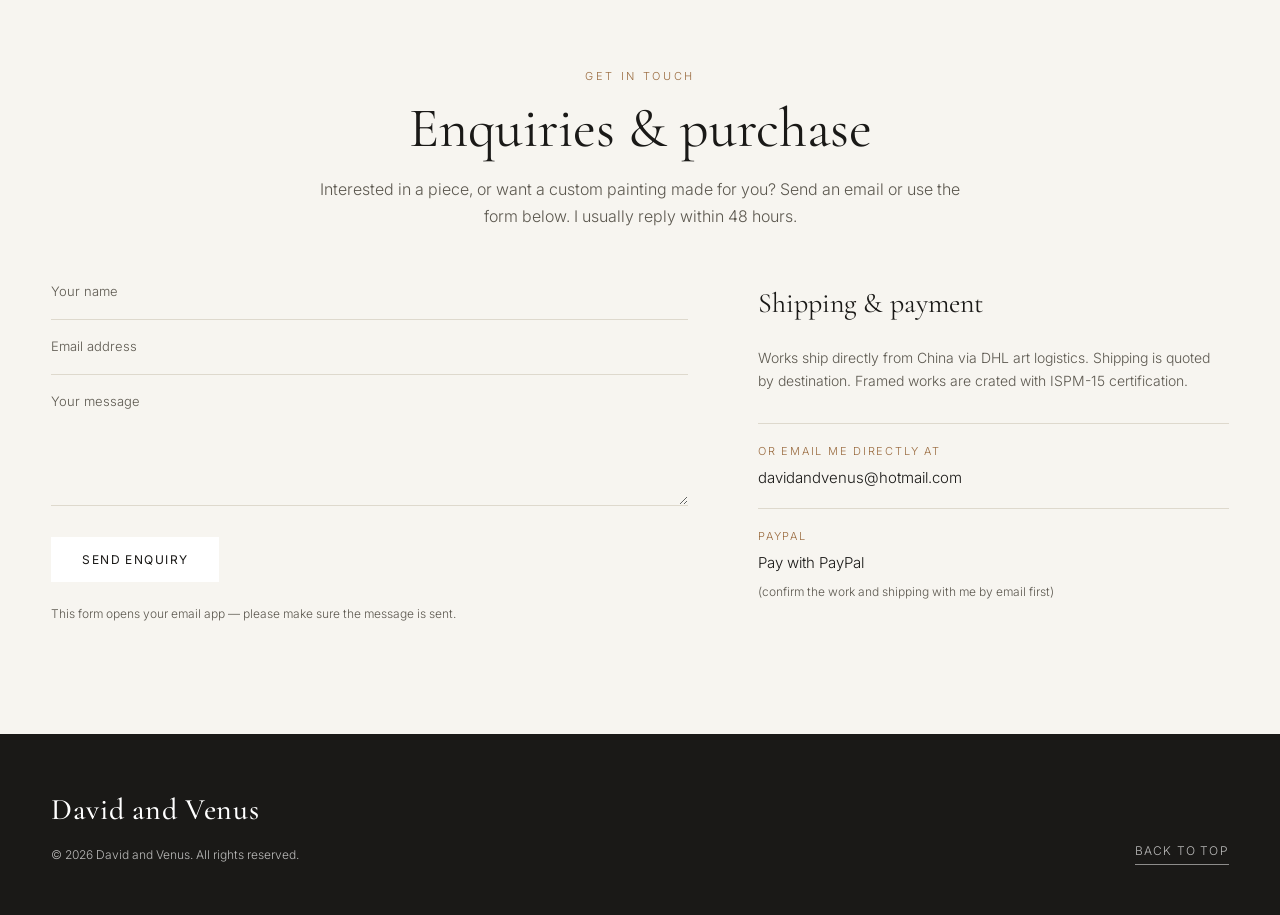
==== commit 927b3236: "Refactor contact form structure with div elements Updated contact form fields to use div wrappers fo" ====
--- a/index.html
+++ b/index.html
@@ -12,6 +12,10 @@
   <link rel="preconnect" href="https://fonts.gstatic.com" crossorigin>
   <link href="https://fonts.googleapis.com/css2?family=Cormorant+Garamond:wght@400;500;600&family=Inter:wght@300;400;500&display=swap" rel="stylesheet">
   <link rel="stylesheet" href="css/style.css">
+  <style>
+    /* 艺术家简介区的静态标签双语切换：只依赖 html[lang]，改 index.html 一个文件即可生效 */
+    html[lang="zh"] .i18n-en, html[lang="en"] .i18n-zh { display: none; }
+  </style>
 </head>
 <body>
   <header class="site-header" id="top">
@@ -74,8 +78,8 @@
           <h2 data-i18n="aboutTitle">About the artist</h2>
           <p class="bio" id="bioText"></p>
           <div class="about-meta">
-           <div><span class="meta-label" data-i18n="basedIn">Based in</span><span id="locationText"></span></div>
-           <div><span class="meta-label" data-i18n="medium">Medium</span><span>Oil on canvas</span></div>
+            <div><span class="meta-label"><span class="i18n-zh">所在地</span><span class="i18n-en">Based in</span></span><span id="locationText"></span></div>
+            <div><span class="meta-label"><span class="i18n-zh">材质</span><span class="i18n-en">Medium</span></span><span class="i18n-zh">布面油画</span><span class="i18n-en">Oil on canvas</span></div>
           </div>
           <a href="#contact" class="link-arrow" data-i18n="navContact">Contact</a>
         </div>
@@ -91,12 +95,18 @@
         </div>
         <div class="contact-grid">
           <form class="contact-form" id="contactForm">
-            <input type="text" id="fName" required>
-            <label for="fName" data-i18n="formName">Your name</label>
-            <input type="email" id="fEmail" required>
-            <label for="fEmail" data-i18n="formEmail">Email address</label>
-            <textarea id="fMessage" rows="5" required></textarea>
-            <label for="fMessage" data-i18n="formMessage">Your message</label>
+            <div class="field">
+              <label for="fName" data-i18n="formName">Your name</label>
+              <input type="text" id="fName" required>
+            </div>
+            <div class="field">
+              <label for="fEmail" data-i18n="formEmail">Email address</label>
+              <input type="email" id="fEmail" required>
+            </div>
+            <div class="field">
+              <label for="fMessage" data-i18n="formMessage">Your message</label>
+              <textarea id="fMessage" rows="5" required></textarea>
+            </div>
             <button type="submit" class="btn btn-primary" data-i18n="formSubmit">Send enquiry</button>
             <p class="form-note" data-i18n="formNote"></p>
           </form>
